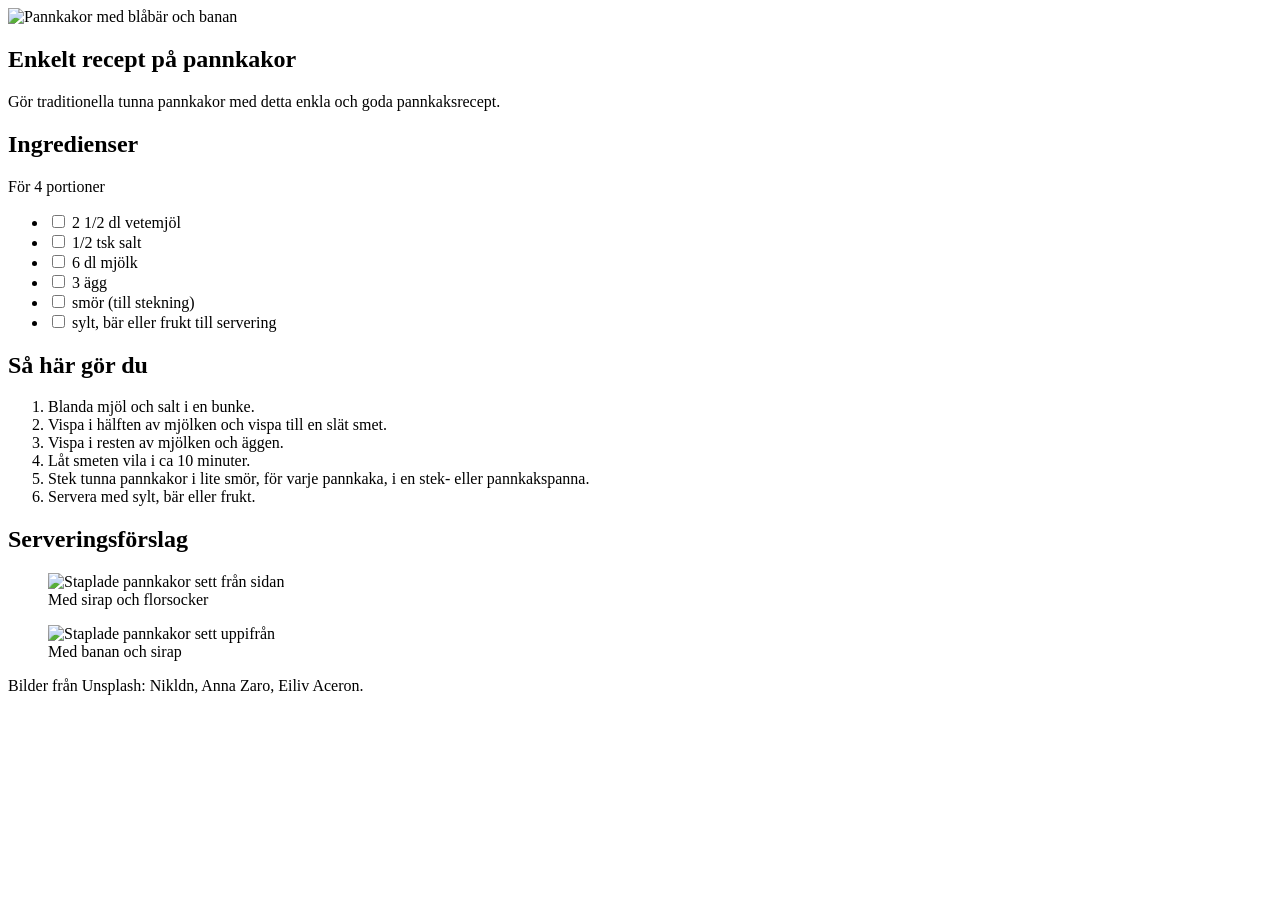
==== index.html @ de4c6556 "improve semantics and accessibility" ====
<!doctype html>
<html lang="sv">
  <head>
    <meta charset="UTF-8" />
    <meta name="viewport" content="width=device-width, initial-scale=1.0" />
    <title>Enkelt recept på pannkakor | Receptsajten</title>
    <meta
      name="description"
      content="Traditionellt enkelt pannkaksrecept med steg-för-steg-instruktioner."
    />
    <link rel="stylesheet" href="style.css" />
  </head>
  <body>
    <main>
      <img
        src="images/pancake1.jpg"
        class="recipe-hero"
        width="1920"
        height="1280"
        alt="Pannkakor med blåbär och banan"
      />
      <article class="recipe">
        <header>
          <h1>Enkelt recept på pannkakor</h1>
          <p class="recipe-info">
            Gör traditionella tunna pannkakor med detta enkla och goda
            pannkaksrecept.
          </p>
        </header>

        <section aria-labelledby="ingredients-heading">
          <h2 id="ingredients-heading">Ingredienser</h2>
          <p>För 4 portioner</p>
          <ul class="ingredient-list" role="list">
            <li>
              <label>
                <input type="checkbox" />
                2 1/2 dl vetemjöl
              </label>
            </li>
            <li>
              <label>
                <input type="checkbox" />
                1/2 tsk salt
              </label>
            </li>
            <li>
              <label>
                <input type="checkbox" />
                6 dl mjölk
              </label>
            </li>
            <li>
              <label>
                <input type="checkbox" />
                3 ägg
              </label>
            </li>
            <li>
              <label>
                <input type="checkbox" />
                smör (till stekning)
              </label>
            </li>
            <li>
              <label>
                <input type="checkbox" />
                sylt, bär eller frukt till servering
              </label>
            </li>
          </ul>
        </section>

        <section aria-labelledby="instructions-heading">
          <h2 id="instructions-heading">Så här gör du</h2>
          <ol>
            <li>Blanda mjöl och salt i en bunke.</li>
            <li>Vispa i hälften av mjölken och vispa till en slät smet.</li>
            <li>Vispa i resten av mjölken och äggen.</li>
            <li>Låt smeten vila i ca 10 minuter.</li>
            <li>
              Stek tunna pannkakor i lite smör, för varje pannkaka, i en stek-
              eller pannkakspanna.
            </li>
            <li>Servera med sylt, bär eller frukt.</li>
          </ol>
        </section>

        <section aria-labelledby="serving-suggestions-heading">
          <h2 id="serving-suggestions-heading">Serveringsförslag</h2>
          <div class="recipe-gallery">
            <figure>
              <img
                src="images/pancake2.jpg"
                width="1920"
                height="1480"
                alt="Staplade pannkakor sett från sidan"
                loading="lazy"
              />
              <figcaption>Med sirap och florsocker</figcaption>
            </figure>
            <figure>
              <img
                src="images/pancake3.jpg"
                width="1920"
                height="1280"
                alt="Staplade pannkakor sett uppifrån"
                loading="lazy"
              />
              <figcaption>Med banan och sirap</figcaption>
            </figure>
          </div>
        </section>
      </article>
    </main>
    <footer>
      <p>Bilder från Unsplash: Nikldn, Anna Zaro, Eiliv Aceron.</p>
    </footer>
  </body>
</html>
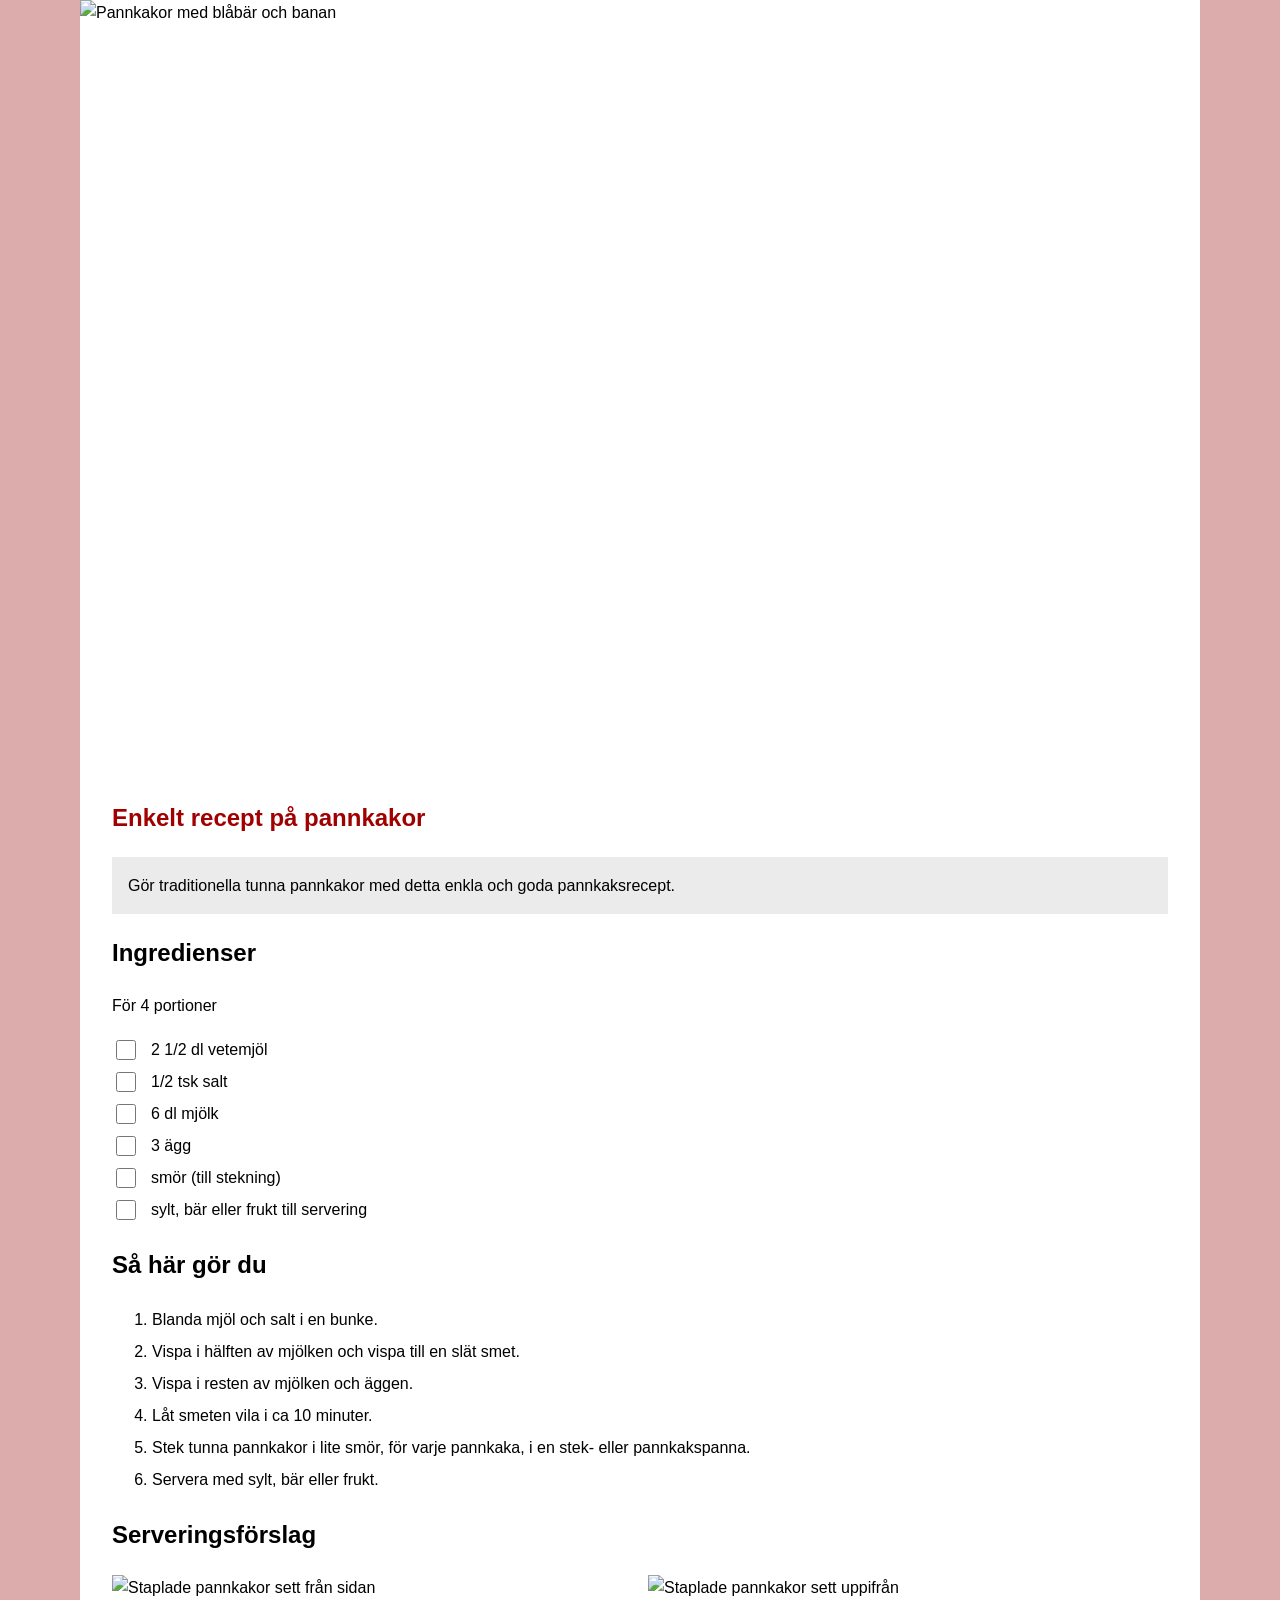
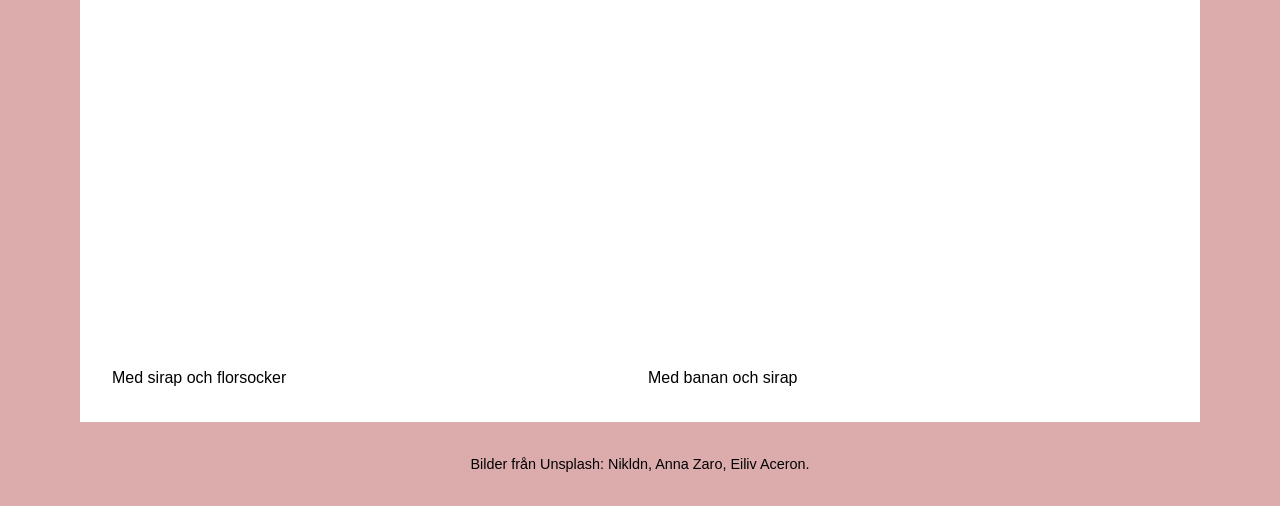
==== commit 9e111c29: "remove recipe-hero class" ====
--- a/index.html
+++ b/index.html
@@ -14,7 +14,6 @@
     <main>
       <img
         src="images/pancake1.jpg"
-        class="recipe-hero"
         width="1920"
         height="1280"
         alt="Pannkakor med blåbär och banan"
--- a/style.css
+++ b/style.css
@@ -0,0 +1,92 @@
+:root {
+  --color-bg: #dcacac;
+  --color-main: #ffffff;
+  --color-text: #000000;
+  --color-heading: #a10000;
+  --color-info-bg: #ebebeb;
+}
+
+*,
+*::before,
+*::after {
+  box-sizing: border-box;
+}
+
+img {
+  display: block;
+  max-width: 100%;
+  height: auto;
+}
+
+body {
+  margin: 0;
+  background-color: var(--color-bg);
+  color: var(--color-text);
+  font-family: sans-serif;
+  line-height: 1.6;
+}
+
+main {
+  max-width: 70rem;
+  margin-inline: auto;
+  background-color: var(--color-main);
+}
+
+h1 {
+  color: var(--color-heading);
+  text-wrap: balance;
+}
+
+.recipe-info {
+  padding: 1rem;
+  background-color: var(--color-info-bg);
+}
+
+.recipe {
+  padding: clamp(1rem, 4vw, 2rem);
+
+  li {
+    line-height: 2;
+  }
+}
+
+.ingredient-list {
+  padding: 0;
+  list-style: none;
+
+  label {
+    display: flex;
+    align-items: center;
+    gap: 0.75rem;
+    cursor: pointer;
+  }
+
+  input {
+    flex-shrink: 0;
+    inline-size: 1.25rem;
+    block-size: 1.25rem;
+    accent-color: var(--color-heading);
+  }
+}
+
+.recipe-gallery {
+  display: grid;
+  grid-template-columns: repeat(auto-fit, minmax(min(16rem, 100%), 1fr));
+  gap: 1rem;
+
+  img {
+    width: 100%;
+    aspect-ratio: 4 / 3;
+    object-fit: cover;
+  }
+
+  figure {
+    margin: 0;
+  }
+}
+
+footer {
+  padding: 1rem;
+  text-align: center;
+  font-size: 0.9rem;
+}
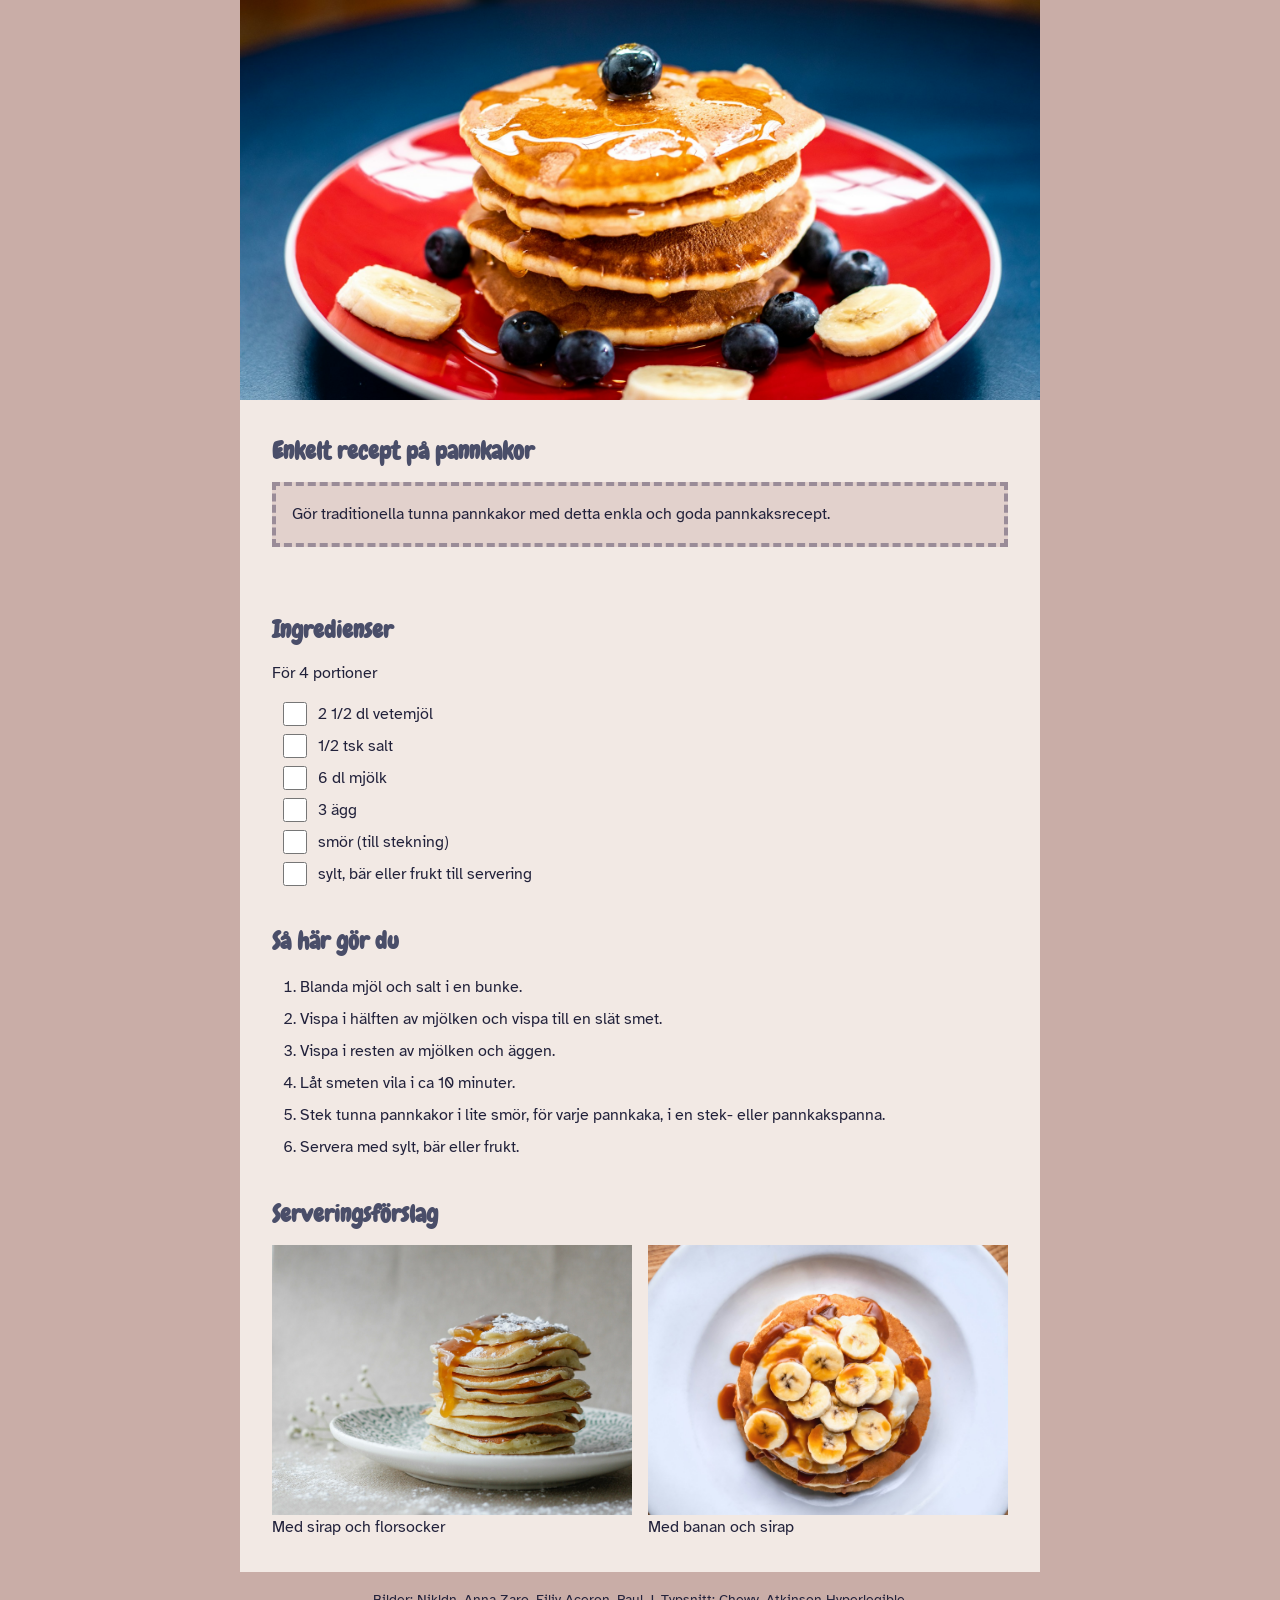
==== commit ab05d893: "update layout- add site manifest" ====
--- a/index.html
+++ b/index.html
@@ -9,16 +9,33 @@
       content="Traditionellt enkelt pannkaksrecept med steg-för-steg-instruktioner."
     />
     <link rel="stylesheet" href="style.css" />
+    <link
+      rel="icon"
+      type="image/png"
+      sizes="96x96"
+      href="assets/icons/favicon-96x96.png"
+    />
+    <link
+      rel="icon"
+      href="assets/icons/favicon.svg"
+      type="image/svg+xml"
+      sizes="any"
+    />
+    <link rel="icon" href="assets/icons/favicon.ico" />
+    <link rel="apple-touch-icon" href="assets/icons/apple-touch-icon.png" />
+    <link rel="manifest" href="site.webmanifest" />
+    <meta name="theme-color" content="#c9ada7" />
   </head>
   <body>
     <main>
-      <img
-        src="images/pancake1.jpg"
-        width="1920"
-        height="1280"
-        alt="Pannkakor med blåbär och banan"
-      />
       <article class="recipe">
+        <img
+          class="hero"
+          src="assets/images/pancake1.jpg"
+          width="1920"
+          height="1280"
+          alt="Pannkakor med blåbär och banan"
+        />
         <header>
           <h1>Enkelt recept på pannkakor</h1>
           <p class="recipe-info">
@@ -27,93 +44,108 @@
           </p>
         </header>
 
-        <section aria-labelledby="ingredients-heading">
-          <h2 id="ingredients-heading">Ingredienser</h2>
-          <p>För 4 portioner</p>
-          <ul class="ingredient-list" role="list">
-            <li>
-              <label>
-                <input type="checkbox" />
-                2 1/2 dl vetemjöl
-              </label>
-            </li>
-            <li>
-              <label>
-                <input type="checkbox" />
-                1/2 tsk salt
-              </label>
-            </li>
-            <li>
-              <label>
-                <input type="checkbox" />
-                6 dl mjölk
-              </label>
-            </li>
-            <li>
-              <label>
-                <input type="checkbox" />
-                3 ägg
-              </label>
-            </li>
-            <li>
-              <label>
-                <input type="checkbox" />
-                smör (till stekning)
-              </label>
-            </li>
-            <li>
-              <label>
-                <input type="checkbox" />
-                sylt, bär eller frukt till servering
-              </label>
-            </li>
-          </ul>
-        </section>
+        <div class="recipe-content">
+          <section aria-labelledby="ingredients-heading">
+            <h2 id="ingredients-heading">Ingredienser</h2>
+            <p>För 4 portioner</p>
+            <ul class="ingredient-list" role="list">
+              <li>
+                <label>
+                  <input type="checkbox" />
+                  2 1/2 dl vetemjöl
+                </label>
+              </li>
+              <li>
+                <label>
+                  <input type="checkbox" />
+                  1/2 tsk salt
+                </label>
+              </li>
+              <li>
+                <label>
+                  <input type="checkbox" />
+                  6 dl mjölk
+                </label>
+              </li>
+              <li>
+                <label>
+                  <input type="checkbox" />
+                  3 ägg
+                </label>
+              </li>
+              <li>
+                <label>
+                  <input type="checkbox" />
+                  smör (till stekning)
+                </label>
+              </li>
+              <li>
+                <label>
+                  <input type="checkbox" />
+                  sylt, bär eller frukt till servering
+                </label>
+              </li>
+            </ul>
+          </section>
 
-        <section aria-labelledby="instructions-heading">
-          <h2 id="instructions-heading">Så här gör du</h2>
-          <ol>
-            <li>Blanda mjöl och salt i en bunke.</li>
-            <li>Vispa i hälften av mjölken och vispa till en slät smet.</li>
-            <li>Vispa i resten av mjölken och äggen.</li>
-            <li>Låt smeten vila i ca 10 minuter.</li>
-            <li>
-              Stek tunna pannkakor i lite smör, för varje pannkaka, i en stek-
-              eller pannkakspanna.
-            </li>
-            <li>Servera med sylt, bär eller frukt.</li>
-          </ol>
-        </section>
+          <section aria-labelledby="instructions-heading">
+            <h2 id="instructions-heading">Så här gör du</h2>
+            <ol class="instructions-list">
+              <li>Blanda mjöl och salt i en bunke.</li>
+              <li>Vispa i hälften av mjölken och vispa till en slät smet.</li>
+              <li>Vispa i resten av mjölken och äggen.</li>
+              <li>Låt smeten vila i ca 10 minuter.</li>
+              <li>
+                Stek tunna pannkakor i lite smör, för varje pannkaka, i en stek-
+                eller pannkakspanna.
+              </li>
+              <li>Servera med sylt, bär eller frukt.</li>
+            </ol>
+          </section>
 
-        <section aria-labelledby="serving-suggestions-heading">
-          <h2 id="serving-suggestions-heading">Serveringsförslag</h2>
-          <div class="recipe-gallery">
-            <figure>
-              <img
-                src="images/pancake2.jpg"
-                width="1920"
-                height="1480"
-                alt="Staplade pannkakor sett från sidan"
-                loading="lazy"
-              />
-              <figcaption>Med sirap och florsocker</figcaption>
-            </figure>
-            <figure>
-              <img
-                src="images/pancake3.jpg"
-                width="1920"
-                height="1280"
-                alt="Staplade pannkakor sett uppifrån"
-                loading="lazy"
-              />
-              <figcaption>Med banan och sirap</figcaption>
-            </figure>
-          </div>
-        </section>
+          <section aria-labelledby="serving-suggestions-heading">
+            <h2 id="serving-suggestions-heading">Serveringsförslag</h2>
+            <div class="recipe-gallery">
+              <figure>
+                <img
+                  src="assets/images/pancake2.jpg"
+                  width="1920"
+                  height="1480"
+                  alt="Staplade pannkakor sett från sidan"
+                  loading="lazy"
+                />
+                <figcaption>Med sirap och florsocker</figcaption>
+              </figure>
+              <figure>
+                <img
+                  src="assets/images/pancake3.jpg"
+                  width="1920"
+                  height="1280"
+                  alt="Staplade pannkakor sett uppifrån"
+                  loading="lazy"
+                />
+                <figcaption>Med banan och sirap</figcaption>
+              </figure>
+            </div>
+          </section>
+        </div>
       </article>
     </main>
     <footer>
-      <p>Bilder från Unsplash: Nikldn, Anna Zaro, Eiliv Aceron.</p>
+      <p>
+        Bilder: <a href="https://unsplash.com/@nikldn">Nikldn</a>,
+        <a href="https://unsplash.com/@annazarodesign">Anna Zaro</a>,
+        <a href="https://unsplash.com/@shootdelicious">Eiliv Aceron</a>,
+        <a href="https://www.flaticon.com/authors/paul-j">Paul J</a>. Typsnitt:
+        <a
+          href="https://fonts.google.com/specimen/Chewy?query=chewy&preview.script=Latn"
+          >Chewy</a
+        >,
+        <a
+          href="https://fonts.google.com/specimen/Atkinson+Hyperlegible?preview.script=Latn"
+          >Atkinson Hyperlegible</a
+        >.
+      </p>
     </footer>
   </body>
 </html>
--- a/style.css
+++ b/style.css
@@ -1,15 +1,76 @@
+@font-face {
+  font-family: "Chewy";
+  src: url("assets/fonts/Chewy.ttf") format("truetype");
+  font-weight: 400;
+  font-style: normal;
+  font-display: swap;
+}
+
+@font-face {
+  font-family: "Atkinson Hyperlegible";
+  src: url("assets/fonts/AtkinsonHyperlegible.ttf") format("truetype");
+  font-weight: 400;
+  font-style: normal;
+  font-display: swap;
+}
+
 :root {
-  --color-bg: #dcacac;
-  --color-main: #ffffff;
-  --color-text: #000000;
-  --color-heading: #a10000;
-  --color-info-bg: #ebebeb;
-}
-
+  /* palette */
+  --palette-navy: #22223b;
+  --palette-slate: #4a4e69;
+  --palette-mauve: #9a8c98;
+  --palette-rose: #c9ada7;
+  --palette-rose-light: #e2d1cc;
+  --palette-cream: #f2e9e4;
+
+  /* color tokens */
+  --color-background-page: var(--palette-rose);
+  --color-background-content: var(--palette-cream);
+  --color-background-highlight: var(--palette-rose-light);
+  --color-background-hover: var(--palette-rose-light);
+  --color-text-primary: var(--palette-navy);
+  --color-text-heading: var(--palette-slate);
+  --color-text-muted: var(--palette-slate);
+  --color-accent: var(--palette-slate);
+  --color-focus: var(--palette-navy);
+  --color-border: var(--palette-mauve);
+
+  /* spaces */
+  --space-small: 0.7rem;
+  --space-medium: 1rem;
+  --space-large: 2rem;
+
+  --space-page: clamp(var(--space-medium), 4vw, var(--space-large));
+
+  --space-flow: var(--space-small);
+  --space-section: var(--space-large);
+
+  --radius-small: 0.375rem;
+
+  /* font */
+  --font-family-base: "Atkinson Hyperlegible", sans-serif;
+  --font-family-heading: "Chewy", sans-serif;
+
+  --font-size-small: 0.9rem;
+  --line-height-base: 1.6;
+  --line-height-list: 2;
+
+  /* layout */
+  --content-max-width: 50rem;
+}
+
+/* my little reset */
 *,
 *::before,
 *::after {
   box-sizing: border-box;
+  margin: 0;
+  padding: 0;
+}
+
+:focus-visible {
+  outline: 0.15rem dashed var(--color-focus);
+  outline-offset: 0.3rem;
 }
 
 img {
@@ -18,35 +79,71 @@
   height: auto;
 }
 
+.hero {
+  height: 25rem;
+  object-fit: cover;
+}
+
 body {
-  margin: 0;
-  background-color: var(--color-bg);
-  color: var(--color-text);
-  font-family: sans-serif;
-  line-height: 1.6;
+  background-color: var(--color-background-page);
+  color: var(--color-text-primary);
+  font-family: var(--font-family-base);
+  line-height: var(--line-height-base);
+}
+
+header {
+  padding: var(--space-page);
 }
 
 main {
-  max-width: 70rem;
+  max-width: var(--content-max-width);
   margin-inline: auto;
-  background-color: var(--color-main);
-}
-
-h1 {
-  color: var(--color-heading);
+  background-color: var(--color-background-content);
+}
+
+h1,
+h2,
+h3 {
+  font-family: var(--font-family-heading);
+  color: var(--color-text-heading);
   text-wrap: balance;
 }
 
 .recipe-info {
-  padding: 1rem;
-  background-color: var(--color-info-bg);
+  margin-block-start: var(--space-flow);
+  padding: var(--space-medium);
+  background-color: var(--color-background-highlight);
+  color: var(--color-text-primary);
+  border: 0.3rem dashed var(--color-border);
 }
 
 .recipe {
-  padding: clamp(1rem, 4vw, 2rem);
+  padding-block-end: var(--space-page);
 
   li {
-    line-height: 2;
+    line-height: var(--line-height-list);
+  }
+
+  li:has(:checked) {
+    text-decoration: line-through;
+    color: var(--color-text-muted);
+  }
+}
+
+.recipe-content {
+  padding-inline: var(--space-page);
+  padding-block-start: var(--space-section);
+
+  > * + * {
+    margin-block-start: var(--space-flow);
+  }
+
+  > section + section {
+    margin-block-start: var(--space-section);
+  }
+
+  section > * + * {
+    margin-block-start: var(--space-flow);
   }
 }
 
@@ -57,36 +154,57 @@
   label {
     display: flex;
     align-items: center;
-    gap: 0.75rem;
+    gap: var(--space-small);
+    padding-inline: var(--space-small);
+    border-radius: var(--radius-small);
     cursor: pointer;
-  }
-
-  input {
-    flex-shrink: 0;
-    inline-size: 1.25rem;
-    block-size: 1.25rem;
-    accent-color: var(--color-heading);
+    transition: background-color 150ms ease;
+
+    input {
+      flex-shrink: 0;
+      inline-size: 1.5rem;
+      block-size: 1.5rem;
+      accent-color: var(--color-accent);
+    }
+
+    @media (hover: hover) {
+      &:hover {
+        background-color: var(--color-background-hover);
+      }
+    }
+  }
+}
+
+.instructions-list {
+  list-style-position: inside;
+
+  li {
+    padding-inline: var(--space-small);
   }
 }
 
 .recipe-gallery {
   display: grid;
   grid-template-columns: repeat(auto-fit, minmax(min(16rem, 100%), 1fr));
-  gap: 1rem;
+  gap: var(--space-medium);
 
   img {
     width: 100%;
     aspect-ratio: 4 / 3;
     object-fit: cover;
   }
-
-  figure {
-    margin: 0;
-  }
 }
 
 footer {
-  padding: 1rem;
+  padding: var(--space-medium);
   text-align: center;
-  font-size: 0.9rem;
-}
+  font-size: var(--font-size-small);
+
+  & a {
+    color: inherit;
+  }
+
+  & a:hover {
+    text-decoration-thickness: 0.2rem;
+  }
+}
